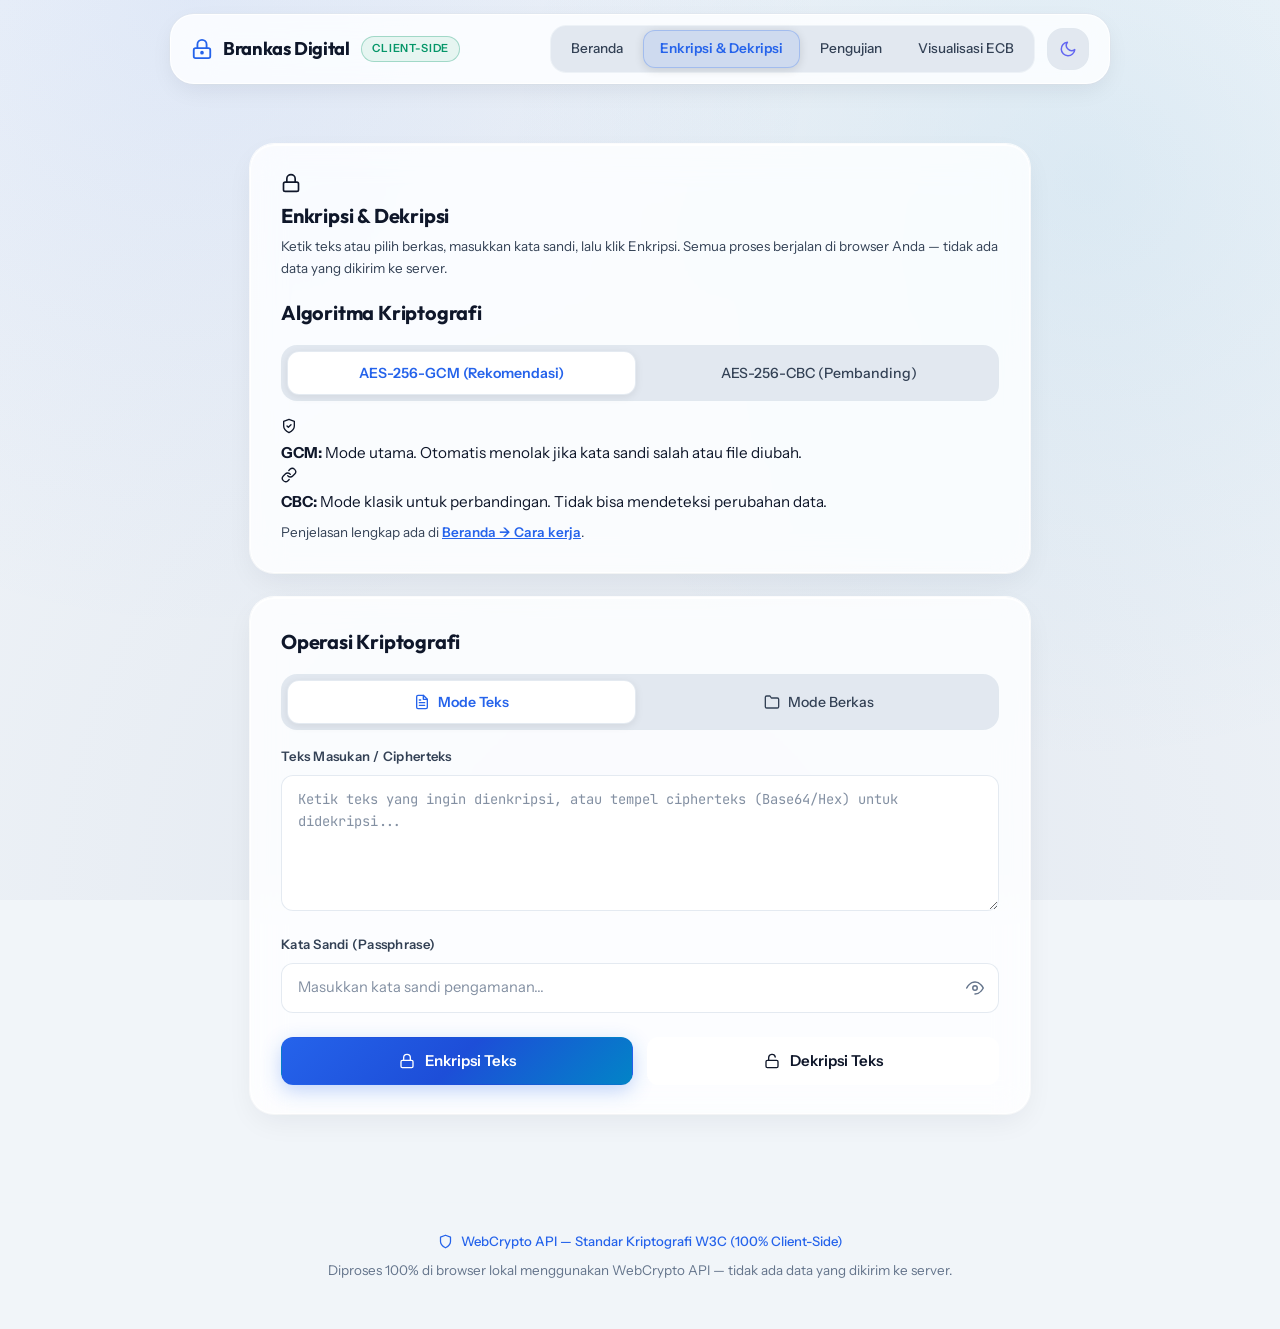
==== enkripsi.html @ c5bcb4c6 "pindahin tool enkripsi ke halaman sendiri biar rapi, sekalian bawa hint .enc biar nyambung" ====
<!DOCTYPE html>
<html lang="id">
<head>
<meta charset="UTF-8">
<meta name="viewport" content="width=device-width, initial-scale=1, viewport-fit=cover">
<title>Enkripsi &amp; Dekripsi — Brankas Digital</title>
<script>
  (function() {
    var saved = localStorage.getItem("brankas-theme");
    var theme = saved || (window.matchMedia("(prefers-color-scheme: light)").matches ? "light" : "dark");
    document.documentElement.setAttribute("data-theme", theme);
  })();
</script>
<link rel="stylesheet" href="css/tokens.css">
<link rel="stylesheet" href="css/base.css">
<link rel="stylesheet" href="css/components.css">
<link rel="stylesheet" href="css/responsive.css">
</head>
<body>
<div class="app">

  <header class="topbar">
    <div class="brand-group">
      <a href="index.html" class="brand">
        <svg class="brand-icon" viewBox="0 0 24 24" width="22" height="22" fill="none" stroke="currentColor" stroke-width="2" stroke-linecap="round" stroke-linejoin="round">
          <rect x="3" y="11" width="18" height="11" rx="2" ry="2"></rect>
          <path d="M7 11V7a5 5 0 0 1 10 0v4"></path>
          <circle cx="12" cy="16" r="1"></circle>
        </svg>
        <span>Brankas Digital</span>
      </a>
      <span class="brand-badge">Client-Side</span>
    </div>
    <div class="topbar-actions">
      <nav class="topnav">
        <a href="index.html">Beranda</a>
        <a href="enkripsi.html" class="active">Enkripsi &amp; Dekripsi</a>
        <a href="testing.html">Pengujian</a>
        <a href="enrichment.html">Visualisasi ECB</a>
      </nav>
      <button class="theme-toggle" id="themeToggle" type="button" aria-label="Ganti Tema" title="Ganti Mode Tema">
        <svg class="icon-sun" viewBox="0 0 24 24" width="18" height="18" fill="none" stroke="currentColor" stroke-width="2" stroke-linecap="round" stroke-linejoin="round">
          <circle cx="12" cy="12" r="5"></circle>
          <line x1="12" y1="1" x2="12" y2="3"></line>
          <line x1="12" y1="21" x2="12" y2="23"></line>
          <line x1="4.22" y1="4.22" x2="5.64" y2="5.64"></line>
          <line x1="18.36" y1="18.36" x2="19.78" y2="19.78"></line>
          <line x1="1" y1="12" x2="3" y2="12"></line>
          <line x1="21" y1="12" x2="23" y2="12"></line>
          <line x1="4.22" y1="19.78" x2="5.64" y2="18.36"></line>
          <line x1="18.36" y1="5.64" x2="19.78" y2="4.22"></line>
        </svg>
        <svg class="icon-moon" viewBox="0 0 24 24" width="18" height="18" fill="none" stroke="currentColor" stroke-width="2" stroke-linecap="round" stroke-linejoin="round">
          <path d="M21 12.79A9 9 0 1 1 11.21 3 7 7 0 0 0 21 12.79z"></path>
        </svg>
      </button>
    </div>
  </header>

  <main class="wrap">

    <!-- Pemilihan algoritma -->
    <section class="panel">
      <div class="mode-intro">
        <span class="mode-intro-icon" aria-hidden="true">
          <svg viewBox="0 0 24 24" width="20" height="20" fill="none" stroke="currentColor" stroke-width="2" stroke-linecap="round" stroke-linejoin="round"><rect x="3" y="11" width="18" height="11" rx="2" ry="2"></rect><path d="M7 11V7a5 5 0 0 1 10 0v4"></path></svg>
        </span>
        <div>
          <h2 style="margin-bottom:4px;">Enkripsi &amp; Dekripsi</h2>
          <p class="hint" style="margin-top:0;">Ketik teks atau pilih berkas, masukkan kata sandi, lalu klik Enkripsi. Semua proses berjalan di browser Anda — tidak ada data yang dikirim ke server.</p>
        </div>
      </div>
      <h2 style="margin-top:18px;">Algoritma Kriptografi</h2>
      <div class="algo-toggle" id="algoToggle">
        <button class="algo-btn active" data-algo="AES-GCM" type="button">AES-256-GCM (Rekomendasi)</button>
        <button class="algo-btn" data-algo="AES-CBC" type="button">AES-256-CBC (Pembanding)</button>
      </div>
      <div class="algo-hint-grid">
        <div class="algo-hint-item">
          <svg viewBox="0 0 24 24" width="16" height="16" fill="none" stroke="currentColor" stroke-width="2" stroke-linecap="round" stroke-linejoin="round"><path d="M12 22s8-4 8-10V5l-8-3-8 3v7c0 6 8 10 8 10z"></path><polyline points="9 12 11 14 15 10"></polyline></svg>
          <p><strong>GCM:</strong> Mode utama. Otomatis menolak jika kata sandi salah atau file diubah.</p>
        </div>
        <div class="algo-hint-item">
          <svg viewBox="0 0 24 24" width="16" height="16" fill="none" stroke="currentColor" stroke-width="2" stroke-linecap="round" stroke-linejoin="round"><path d="M10 13a5 5 0 0 0 7.54.54l3-3a5 5 0 0 0-7.07-7.07l-1.72 1.71"></path><path d="M14 11a5 5 0 0 0-7.54-.54l-3 3a5 5 0 0 0 7.07 7.07l1.71-1.71"></path></svg>
          <p><strong>CBC:</strong> Mode klasik untuk perbandingan. Tidak bisa mendeteksi perubahan data.</p>
        </div>
      </div>
      <p class="hint">Penjelasan lengkap ada di <a href="index.html#cara-kerja" style="color:var(--primary); font-weight:600;">Beranda → Cara kerja</a>.</p>
    </section>

    <!-- Mode: teks atau berkas -->
    <section class="panel">
      <h2>Operasi Kriptografi</h2>
      <div class="mode-toggle" id="modeToggle">
        <button class="mode-btn active" data-mode="text" type="button">
          <svg viewBox="0 0 24 24" width="16" height="16" fill="none" stroke="currentColor" stroke-width="2" stroke-linecap="round" stroke-linejoin="round">
            <path d="M14 2H6a2 2 0 0 0-2 2v16a2 2 0 0 0 2 2h12a2 2 0 0 0 2-2V8z"></path>
            <polyline points="14 2 14 8 20 8"></polyline>
            <line x1="16" y1="13" x2="8" y2="13"></line>
            <line x1="16" y1="17" x2="8" y2="17"></line>
            <polyline points="10 9 9 9 8 9"></polyline>
          </svg>
          Mode Teks
        </button>
        <button class="mode-btn" data-mode="file" type="button">
          <svg viewBox="0 0 24 24" width="16" height="16" fill="none" stroke="currentColor" stroke-width="2" stroke-linecap="round" stroke-linejoin="round">
            <path d="M22 19a2 2 0 0 1-2 2H4a2 2 0 0 1-2-2V5a2 2 0 0 1 2-2h5l2 3h9a2 2 0 0 1 2 2z"></path>
          </svg>
          Mode Berkas
        </button>
      </div>

      <!-- ==== MODE TEKS ==== -->
      <div id="modeTextPanel" class="mode-panel">
        <label class="field-label" for="textInput">Teks Masukan / Cipherteks</label>
        <textarea id="textInput" rows="5" placeholder="Ketik teks yang ingin dienkripsi, atau tempel cipherteks (Base64/Hex) untuk didekripsi..."></textarea>

        <label class="field-label" for="textPassword">Kata Sandi (Passphrase)</label>
        <div class="pw-field">
          <input type="password" id="textPassword" placeholder="Masukkan kata sandi pengamanan..." autocomplete="new-password">
          <button class="pw-toggle" type="button" data-target="textPassword" aria-label="Tampilkan kata sandi"></button>
        </div>

        <div class="btn-row">
          <button class="btn-primary" id="btnEncryptText" type="button">
            <svg viewBox="0 0 24 24" width="16" height="16" fill="none" stroke="currentColor" stroke-width="2" stroke-linecap="round" stroke-linejoin="round">
              <rect x="3" y="11" width="18" height="11" rx="2" ry="2"></rect>
              <path d="M7 11V7a5 5 0 0 1 10 0v4"></path>
            </svg>
            Enkripsi Teks
          </button>
          <button class="btn-secondary" id="btnDecryptText" type="button">
            <svg viewBox="0 0 24 24" width="16" height="16" fill="none" stroke="currentColor" stroke-width="2" stroke-linecap="round" stroke-linejoin="round">
              <rect x="3" y="11" width="18" height="11" rx="2" ry="2"></rect>
              <path d="M7 11V7a5 5 0 0 1 9.9-1"></path>
            </svg>
            Dekripsi Teks
          </button>
        </div>

        <div id="textResultBox" class="result-box" style="display:none">
          <div class="result-header">
            <div style="display: flex; align-items: center; gap: 8px;">
              <span id="textResultBadge" class="badge"></span>
              <div class="format-toggle" id="formatToggle" style="display:none">
                <button class="btn-fmt active" id="btnFmtBase64" type="button">Base64</button>
                <button class="btn-fmt" id="btnFmtHex" type="button">Hex</button>
              </div>
            </div>
            <button id="btnCopyText" class="btn-copy" type="button">
              <svg viewBox="0 0 24 24" width="14" height="14" fill="none" stroke="currentColor" stroke-width="2" stroke-linecap="round" stroke-linejoin="round">
                <rect x="9" y="9" width="13" height="13" rx="2" ry="2"></rect>
                <path d="M5 15H4a2 2 0 0 1-2-2V4a2 2 0 0 1 2-2h9a2 2 0 0 1 2 2v1"></path>
              </svg>
              Salin
            </button>
          </div>
          <textarea id="textResult" rows="5" readonly spellcheck="false"></textarea>
        </div>

        <div id="textError" class="error-box" style="display:none"></div>
      </div>

      <!-- ==== MODE BERKAS ==== -->
      <div id="modeFilePanel" class="mode-panel" style="display:none">
        <label class="field-label">Berkas Target</label>
        <div class="dropzone" id="dropzone">
          <input type="file" id="fileInput" hidden>
          <div style="margin-bottom: 8px;">
            <svg viewBox="0 0 24 24" width="38" height="38" fill="none" stroke="currentColor" stroke-width="1.6" stroke-linecap="round" stroke-linejoin="round" style="color: var(--primary); opacity: 0.9;">
              <path d="M21 15v4a2 2 0 0 1-2 2H5a2 2 0 0 1-2-2v-4"></path>
              <polyline points="17 8 12 3 7 8"></polyline>
              <line x1="12" y1="3" x2="12" y2="15"></line>
            </svg>
          </div>
          <p id="dropzoneText"><strong>Pilih atau seret berkas ke sini</strong><br><span style="font-size: 0.8rem; color: var(--text-muted);">Mendukung semua format (Dokumen, Gambar, PDF, Arsip, dll.)</span></p>
        </div>

        <label class="field-label" for="filePassword">Kata Sandi (Passphrase)</label>
        <div class="pw-field">
          <input type="password" id="filePassword" placeholder="Masukkan kata sandi pengamanan berkas..." autocomplete="new-password">
          <button class="pw-toggle" type="button" data-target="filePassword" aria-label="Tampilkan kata sandi"></button>
        </div>

        <div class="btn-row">
          <button class="btn-primary" id="btnEncryptFile" type="button">
            <svg viewBox="0 0 24 24" width="16" height="16" fill="none" stroke="currentColor" stroke-width="2" stroke-linecap="round" stroke-linejoin="round">
              <path d="M21 15v4a2 2 0 0 1-2 2H5a2 2 0 0 1-2-2v-4"></path>
              <polyline points="7 10 12 15 17 10"></polyline>
              <line x1="12" y1="15" x2="12" y2="3"></line>
            </svg>
            Enkripsi &amp; Unduh (.enc)
          </button>
          <button class="btn-secondary" id="btnDecryptFile" type="button">
            <svg viewBox="0 0 24 24" width="16" height="16" fill="none" stroke="currentColor" stroke-width="2" stroke-linecap="round" stroke-linejoin="round">
              <path d="M21 15v4a2 2 0 0 1-2 2H5a2 2 0 0 1-2-2v-4"></path>
              <polyline points="7 10 12 15 17 10"></polyline>
              <line x1="12" y1="15" x2="12" y2="3"></line>
            </svg>
            Dekripsi &amp; Unduh Asli
          </button>
        </div>

        <div id="fileProgress" class="progress-box" style="display:none">Sedang memproses berkas secara lokal...</div>
        <div id="fileSuccess" class="success-box" style="display:none"></div>
        <div id="fileError" class="error-box" style="display:none"></div>

        <p class="hint">
          Hasil enkripsi <strong>.enc</strong> berupa <strong>data biner</strong> — jangan membukanya dengan
          Notepad/teks editor karena berukuran besar akan membuat editor hang. Untuk memverifikasi,
          gunakan tombol <strong>Dekripsi &amp; Unduh Asli</strong> di atas.<br>
          Untuk melindungi <strong>banyak berkas sekaligus</strong>, ubah terlebih dahulu file menjadi <strong>.zip</strong>, lalu enkripsi berkas zip-nya di sini.<br>
          Batas ukuran berkas yang diproses: <strong>maks. 50 MB</strong>.
        </p>
      </div>
    </section>

  </main>

  <footer class="footer">
    Diproses 100% di browser lokal menggunakan WebCrypto API — tidak ada data yang dikirim ke server.
  </footer>

</div>

<script src="js/crypto.js"></script>
<script src="js/main.js"></script>
<script src="js/ui.js"></script>
</body>
</html>
---- css/tokens.css ----
@import url('https://fonts.googleapis.com/css2?family=Instrument+Sans:ital,wght@0,400..700;1,400..700&family=JetBrains+Mono:ital,wght@0,400..700;1,400..700&family=Outfit:wght@400;500;600;700;800&family=Plus+Jakarta+Sans:ital,wght@0,400..800;1,400..800&family=Space+Grotesk:wght@500;600;700&display=swap');

/* =====================================================================
   BRANKAS DIGITAL — DESIGN TOKENS
   Bespoke, intentional UI with distinct personality for Dark & Light modes.
   Glassmorphism & Luminous Aesthetic System
   ===================================================================== */

/* --- DARK MODE (Default / Primary) --- */
:root {
  color-scheme: dark;
  
  /* Distinct Typography for Dark Mode: Tech-forward & Crisp */
  --font-display: 'Space Grotesk', -apple-system, BlinkMacSystemFont, "Segoe UI", Roboto, sans-serif;
  --font-body: 'Plus Jakarta Sans', -apple-system, BlinkMacSystemFont, "Segoe UI", Roboto, sans-serif;
  --font-mono: 'JetBrains Mono', ui-monospace, SFMono-Regular, Menlo, Monaco, Consolas, monospace;
  
  /* Color Tokens - Obsidian Vault & Luminous Blue/Cyan Accents */
  --bg: #070a12;
  --bg-gradient: 
    radial-gradient(circle at 20% 0%, rgba(56, 189, 248, 0.15) 0%, transparent 50%),
    radial-gradient(circle at 80% 20%, rgba(168, 85, 247, 0.12) 0%, transparent 45%),
    radial-gradient(circle at 50% 100%, rgba(15, 23, 42, 0.9) 0%, #070a12 100%);
  --surface: #0f172a;
  --surface-card: rgba(15, 23, 42, 0.65);
  --surface-hover: rgba(30, 41, 59, 0.75);
  --surface-input: rgba(10, 16, 30, 0.8);
  
  --border: rgba(255, 255, 255, 0.12);
  --border-subtle: rgba(255, 255, 255, 0.06);
  --border-focus: rgba(56, 189, 248, 0.6);
  --border-glass: rgba(255, 255, 255, 0.15);
  
  --text: #f8fafc;
  --text-secondary: #94a3b8;
  --text-muted: #64748b;
  
  --primary: #38bdf8;
  --primary-gradient: linear-gradient(135deg, #38bdf8 0%, #22d3ee 50%, #3b82f6 100%);
  --primary-hover: #7dd3fc;
  --primary-active: #0ea5e9;
  --primary-contrast: #031324;
  --primary-glow: 0 0 25px rgba(56, 189, 248, 0.35);
  
  --accent-cyan: #22d3ee;
  --accent-blue: #3b82f6;
  --accent-purple: #a855f7;
  
  --success: #34d399;
  --success-bg: rgba(52, 211, 153, 0.12);
  --success-border: rgba(52, 211, 153, 0.35);
  
  --warning: #fbbf24;
  --warning-bg: rgba(251, 191, 36, 0.12);
  --warning-border: rgba(251, 191, 36, 0.35);
  
  --danger: #f87171;
  --danger-bg: rgba(248, 113, 113, 0.12);
  --danger-border: rgba(248, 113, 113, 0.35);
  
  --card-shadow: 0 16px 40px -10px rgba(0, 0, 0, 0.6), inset 0 1px 0 rgba(255, 255, 255, 0.1);
  --card-shadow-hover: 0 24px 50px -12px rgba(0, 0, 0, 0.75), 0 0 25px rgba(56, 189, 248, 0.2), inset 0 1px 0 rgba(255, 255, 255, 0.2);
  
  --topbar-bg: rgba(11, 17, 30, 0.72);
  --topbar-border: rgba(255, 255, 255, 0.14);
  --topbar-shadow: 0 10px 30px -5px rgba(0, 0, 0, 0.4), 0 0 0 1px rgba(255, 255, 255, 0.08);
  
  --toggle-bg: rgba(3, 7, 18, 0.65);
  
  --r-sm: 8px;
  --r-md: 12px;
  --r-lg: 16px;
  --r-xl: 24px;
  --r-full: 9999px;
  
  --dur-fast: 150ms;
  --dur-norm: 250ms;
  --dur-slow: 400ms;
  --ease: cubic-bezier(0.16, 1, 0.3, 1);
  --spring: cubic-bezier(0.34, 1.56, 0.64, 1);
}

/* --- LIGHT MODE: Editorial Precision & Swiss Glassmorphism --- */
[data-theme="light"] {
  color-scheme: light;
  
  /* Distinct Typography for Light Mode: Editorial & Structured */
  --font-display: 'Outfit', -apple-system, BlinkMacSystemFont, "Segoe UI", Roboto, sans-serif;
  --font-body: 'Instrument Sans', -apple-system, BlinkMacSystemFont, "Segoe UI", Roboto, sans-serif;
  --font-mono: 'JetBrains Mono', ui-monospace, SFMono-Regular, Menlo, Monaco, Consolas, monospace;
  
  /* Color Tokens - Warm Alabaster & Royal Cobalt */
  --bg: #f1f5f9;
  --bg-gradient: 
    radial-gradient(circle at 15% 0%, rgba(37, 99, 235, 0.08) 0%, transparent 45%),
    radial-gradient(circle at 85% 20%, rgba(2, 132, 199, 0.08) 0%, transparent 45%),
    radial-gradient(circle at 50% 100%, #e2e8f0 0%, #f1f5f9 100%);
  --surface: #ffffff;
  --surface-card: rgba(255, 255, 255, 0.82);
  --surface-hover: rgba(241, 245, 249, 0.9);
  --surface-input: rgba(255, 255, 255, 0.95);
  
  --border: rgba(226, 232, 240, 0.9);
  --border-subtle: rgba(241, 245, 249, 0.8);
  --border-focus: rgba(37, 99, 235, 0.5);
  --border-glass: rgba(255, 255, 255, 0.9);
  
  --text: #0f172a;
  --text-secondary: #334155;
  --text-muted: #64748b;
  
  --primary: #2563eb;
  --primary-gradient: linear-gradient(135deg, #2563eb 0%, #1d4ed8 50%, #0284c7 100%);
  --primary-hover: #1d4ed8;
  --primary-active: #1e40af;
  --primary-contrast: #ffffff;
  --primary-glow: 0 6px 20px rgba(37, 99, 235, 0.28);
  
  --accent-cyan: #0284c7;
  --accent-blue: #2563eb;
  --accent-purple: #7c3aed;
  
  --success: #059669;
  --success-bg: rgba(5, 150, 105, 0.09);
  --success-border: rgba(5, 150, 105, 0.3);
  
  --warning: #d97706;
  --warning-bg: rgba(217, 119, 6, 0.09);
  --warning-border: rgba(217, 119, 6, 0.3);
  
  --danger: #dc2626;
  --danger-bg: rgba(220, 38, 38, 0.09);
  --danger-border: rgba(220, 38, 38, 0.3);
  
  --card-shadow: 0 10px 30px -5px rgba(15, 23, 42, 0.07), 0 0 0 1px rgba(255, 255, 255, 0.9), inset 0 1px 0 rgba(255, 255, 255, 1);
  --card-shadow-hover: 0 18px 40px -6px rgba(15, 23, 42, 0.12), 0 0 20px rgba(37, 99, 235, 0.15), inset 0 1px 0 rgba(255, 255, 255, 1);
  
  --topbar-bg: rgba(255, 255, 255, 0.82);
  --topbar-border: rgba(255, 255, 255, 0.95);
  --topbar-shadow: 0 8px 25px -4px rgba(15, 23, 42, 0.08), 0 0 0 1px rgba(226, 232, 240, 0.8);
  
  --toggle-bg: #e2e8f0;
}

/* Background Canvas styling */
.bg-canvas {
  position: fixed;
  top: 0;
  left: 0;
  width: 100vw;
  height: 100vh;
  pointer-events: none;
  z-index: -1;
  opacity: 0.85;
  transition: opacity var(--dur-norm) var(--ease);
}
---- css/base.css ----
/* =====================================================================
   BASE & RESET
   ===================================================================== */
*, *::before, *::after {
  box-sizing: border-box;
  margin: 0;
  padding: 0;
}

html {
  font-size: 16px;
  scroll-behavior: smooth;
  height: 100%;
}

body {
  min-height: 100vh;
  min-height: 100dvh;
  background-color: var(--bg);
  background-image: var(--bg-gradient);
  background-attachment: fixed;
  color: var(--text);
  font-family: var(--font-body);
  font-size: 0.95rem;
  line-height: 1.6;
  -webkit-font-smoothing: antialiased;
  -moz-osx-font-smoothing: grayscale;
  overflow-x: hidden;
  display: flex;
  flex-direction: column;
  transition: background-color var(--dur-norm) var(--ease), color var(--dur-norm) var(--ease);
}

::selection {
  background: var(--primary);
  color: var(--primary-contrast);
}

:focus-visible {
  outline: 2px solid var(--primary);
  outline-offset: 2px;
}

/* Scrollbar */
::-webkit-scrollbar {
  width: 8px;
  height: 8px;
}
::-webkit-scrollbar-track {
  background: transparent;
}
::-webkit-scrollbar-thumb {
  background: var(--border);
  border-radius: var(--r-full);
}
::-webkit-scrollbar-thumb:hover {
  background: var(--text-muted);
}

/* =====================================================================
   LAYOUT STRUCTURE
   ===================================================================== */
.app {
  min-height: 100vh;
  min-height: 100dvh;
  display: flex;
  flex-direction: column;
}

.wrap {
  width: 100%;
  max-width: 820px;
  margin: 0 auto;
  padding: 32px 20px 64px;
  flex: 1;
}
---- css/components.css ----
/* =====================================================================
   HEADER & NAVIGATION
   ===================================================================== */
/* =====================================================================
   HEADER & NAVIGATION — Floating Glass Navbar
   ===================================================================== */
.topbar {
  position: sticky;
  top: 14px;
  z-index: 1000;
  display: flex;
  align-items: center;
  justify-content: space-between;
  gap: 16px;
  width: calc(100% - 32px);
  max-width: 940px;
  margin: 14px auto 28px;
  padding: 10px 20px;
  background: var(--topbar-bg);
  -webkit-backdrop-filter: blur(20px) saturate(180%);
  backdrop-filter: blur(20px) saturate(180%);
  border: 1px solid var(--topbar-border);
  border-radius: var(--r-xl);
  box-shadow: var(--topbar-shadow);
  transition: border-color var(--dur-norm) var(--ease), background var(--dur-norm) var(--ease), box-shadow var(--dur-norm) var(--ease), transform var(--dur-norm) var(--ease);
}

.topbar:hover {
  border-color: var(--border-focus);
}

.brand-group {
  display: flex;
  align-items: center;
  gap: 12px;
}

.brand {
  display: inline-flex;
  align-items: center;
  gap: 10px;
  font-family: var(--font-display);
  font-size: 1.15rem;
  font-weight: 700;
  letter-spacing: -0.02em;
  color: var(--text);
  text-decoration: none;
  transition: transform var(--dur-fast) var(--spring), opacity var(--dur-fast);
}

.brand:hover {
  opacity: 0.95;
  transform: translateY(-1px);
}

.brand-icon {
  color: var(--primary);
  filter: drop-shadow(0 0 10px var(--primary-glow));
  transition: transform var(--dur-norm) var(--spring);
}

.brand:hover .brand-icon {
  transform: rotate(-8deg) scale(1.08);
}

.brand-badge {
  font-size: 0.7rem;
  font-weight: 600;
  text-transform: uppercase;
  letter-spacing: 0.06em;
  padding: 3px 10px;
  border-radius: var(--r-full);
  background: var(--success-bg);
  color: var(--success);
  border: 1px solid var(--success-border);
  backdrop-filter: blur(8px);
}

.topbar-actions {
  display: flex;
  align-items: center;
  gap: 12px;
}

.topnav {
  display: flex;
  align-items: center;
  gap: 4px;
  background: var(--toggle-bg);
  padding: 4px;
  border-radius: var(--r-lg);
  border: 1px solid var(--border-subtle);
  backdrop-filter: blur(8px);
}

.topnav a {
  color: var(--text-secondary);
  text-decoration: none;
  font-size: 0.85rem;
  font-weight: 500;
  padding: 7px 16px;
  border-radius: var(--r-md);
  transition: all var(--dur-fast) var(--ease);
  white-space: nowrap;
  position: relative;
}

.topnav a:hover {
  color: var(--text);
  background: rgba(255, 255, 255, 0.06);
}

.topnav a.active {
  background: var(--surface);
  color: var(--text);
  font-weight: 600;
  box-shadow: 0 2px 10px rgba(0, 0, 0, 0.12);
}

[data-theme="dark"] .topnav a.active {
  background: rgba(56, 189, 248, 0.14);
  color: var(--primary);
  border: 1px solid rgba(56, 189, 248, 0.3);
  box-shadow: 0 0 16px rgba(56, 189, 248, 0.18);
}

[data-theme="light"] .topnav a.active {
  background: rgba(37, 99, 235, 0.1);
  color: var(--primary);
  border: 1px solid rgba(37, 99, 235, 0.25);
}

/* Theme Toggle Button */
.theme-toggle {
  display: inline-flex;
  align-items: center;
  justify-content: center;
  width: 42px;
  height: 42px;
  border-radius: var(--r-lg);
  background: var(--toggle-bg);
  border: 1px solid var(--border);
  color: var(--text-secondary);
  cursor: pointer;
  transition: all var(--dur-fast) var(--ease);
  backdrop-filter: blur(8px);
}

.theme-toggle:hover {
  color: var(--text);
  border-color: var(--primary);
  transform: translateY(-2px) rotate(8deg);
  box-shadow: 0 4px 14px rgba(0, 0, 0, 0.15);
}

.theme-toggle:active {
  transform: translateY(0) scale(0.95);
}

.theme-toggle .icon-sun,
.theme-toggle .icon-moon {
  transition: transform var(--dur-norm) var(--ease), opacity var(--dur-fast);
}

/* Light mode shows Sun by default, Dark mode shows Moon */
[data-theme="light"] .theme-toggle .icon-sun {
  display: none;
}
[data-theme="light"] .theme-toggle .icon-moon {
  display: block;
  color: #6366f1;
}

:root:not([data-theme="light"]) .theme-toggle .icon-moon {
  display: none;
}
:root:not([data-theme="light"]) .theme-toggle .icon-sun {
  display: block;
  color: #facc15;
}

/* =====================================================================
   CARDS / PANELS — Glassmorphism Style
   ===================================================================== */
.panel {
  background: var(--surface-card);
  backdrop-filter: blur(16px) saturate(160%);
  -webkit-backdrop-filter: blur(16px) saturate(160%);
  border: 1px solid var(--border-glass);
  border-radius: var(--r-xl);
  padding: 28px 30px;
  margin-bottom: 24px;
  box-shadow: var(--card-shadow);
  transition: transform var(--dur-norm) var(--ease), box-shadow var(--dur-norm) var(--ease), border-color var(--dur-norm) var(--ease);
  animation: cardFadeUp 0.45s var(--ease) both;
}

.panel:nth-child(2) {
  animation-delay: 0.1s;
}

.panel:nth-child(3) {
  animation-delay: 0.2s;
}

.panel:hover {
  border-color: var(--border-focus);
  box-shadow: var(--card-shadow-hover);
}

.panel h2 {
  font-family: var(--font-display);
  font-size: 1.25rem;
  font-weight: 700;
  letter-spacing: -0.01em;
  color: var(--text);
  margin-bottom: 16px;
  display: flex;
  align-items: center;
  gap: 10px;
  background: linear-gradient(135deg, var(--text) 30%, var(--primary) 100%);
  -webkit-background-clip: text;
  -webkit-text-fill-color: transparent;
}

.panel h3 {
  font-family: var(--font-display);
  font-size: 1.08rem;
  font-weight: 600;
  letter-spacing: -0.01em;
  color: var(--text);
  margin-bottom: 10px;
}

/* =====================================================================
   SEGMENTED TOGGLES (Algo & Mode)
   ===================================================================== */
.algo-toggle, .mode-toggle {
  display: grid;
  grid-template-columns: repeat(auto-fit, minmax(140px, 1fr));
  gap: 8px;
  margin-bottom: 16px;
  background: var(--toggle-bg);
  padding: 5px;
  border-radius: var(--r-lg);
  border: 1px solid var(--border);
}

.algo-btn, .mode-btn {
  display: inline-flex;
  align-items: center;
  justify-content: center;
  gap: 8px;
  padding: 10px 16px;
  min-height: 44px;
  border-radius: var(--r-md);
  border: 1px solid transparent;
  background: transparent;
  color: var(--text-secondary);
  font-family: var(--font-body);
  font-size: 0.88rem;
  font-weight: 500;
  cursor: pointer;
  touch-action: manipulation;
  transition: all var(--dur-fast) var(--ease);
}

.algo-btn:hover, .mode-btn:hover {
  color: var(--text);
  background: rgba(255, 255, 255, 0.04);
}

.algo-btn.active, .mode-btn.active {
  background: var(--surface);
  color: var(--primary);
  font-weight: 600;
  border-color: var(--border);
  box-shadow: 0 2px 8px rgba(0, 0, 0, 0.08);
}

[data-theme="dark"] .algo-btn.active,
[data-theme="dark"] .mode-btn.active {
  background: rgba(56, 189, 248, 0.12);
  border-color: rgba(56, 189, 248, 0.35);
  color: var(--primary);
  box-shadow: 0 0 16px rgba(56, 189, 248, 0.15);
}

/* =====================================================================
   FORM CONTROLS & INPUTS
   ===================================================================== */
.field-label {
  display: block;
  font-size: 0.82rem;
  font-weight: 600;
  color: var(--text-secondary);
  margin: 16px 0 8px;
  letter-spacing: 0.02em;
}

textarea,
input[type="text"],
input[type="password"] {
  width: 100%;
  background: var(--surface-input);
  color: var(--text);
  border: 1px solid var(--border);
  border-radius: var(--r-md);
  padding: 12px 16px;
  font-family: var(--font-body);
  font-size: 0.92rem;
  line-height: 1.6;
  transition: border-color var(--dur-fast) var(--ease), box-shadow var(--dur-fast) var(--ease), background var(--dur-fast);
}

textarea {
  font-family: var(--font-mono);
  font-size: 0.86rem;
  resize: vertical;
  min-height: 120px;
}

textarea:focus,
input[type="text"]:focus,
input[type="password"]:focus {
  outline: none;
  border-color: var(--primary);
  box-shadow: 0 0 0 3px var(--border-focus);
}

input::placeholder,
textarea::placeholder {
  color: var(--text-muted);
  opacity: 0.8;
}

/* Password field with toggle */
.pw-field {
  position: relative;
  display: flex;
  align-items: center;
}

.pw-field input {
  padding-right: 48px;
}

.pw-toggle {
  position: absolute;
  right: 6px;
  display: inline-flex;
  align-items: center;
  justify-content: center;
  width: 36px;
  height: 36px;
  background: transparent;
  border: none;
  border-radius: var(--r-sm);
  color: var(--text-muted);
  cursor: pointer;
  font-size: 1.1rem;
  transition: color var(--dur-fast), background var(--dur-fast);
}

.pw-toggle:hover {
  color: var(--text);
  background: rgba(255, 255, 255, 0.06);
}

/* Hints & Guidelines */
.hint {
  font-size: 0.84rem;
  color: var(--text-secondary);
  line-height: 1.6;
  margin-top: 8px;
}

.hint code {
  font-family: var(--font-mono);
  font-size: 0.8rem;
  padding: 2px 6px;
  border-radius: var(--r-sm);
  background: var(--toggle-bg);
  border: 1px solid var(--border);
  color: var(--primary);
}

/* =====================================================================
   BUTTONS & MICRO-INTERACTIONS
   ===================================================================== */
.btn-row {
  display: flex;
  gap: 14px;
  margin-top: 24px;
  flex-wrap: wrap;
}

.btn-primary,
.btn-secondary {
  display: inline-flex;
  align-items: center;
  justify-content: center;
  gap: 10px;
  flex: 1;
  min-height: 48px;
  padding: 12px 24px;
  border-radius: var(--r-md);
  font-family: var(--font-body);
  font-size: 0.94rem;
  font-weight: 600;
  cursor: pointer;
  touch-action: manipulation;
  transition: all var(--dur-fast) var(--ease);
  text-decoration: none;
  border: 1px solid transparent;
  position: relative;
  overflow: hidden;
}

.btn-primary {
  background: var(--primary-gradient);
  color: var(--primary-contrast);
  box-shadow: var(--primary-glow);
}

.btn-primary:hover {
  transform: translateY(-2px) scale(1.01);
  box-shadow: 0 0 30px rgba(56, 189, 248, 0.45);
  filter: brightness(1.06);
}

.btn-primary:active {
  transform: translateY(0) scale(0.98);
  filter: brightness(0.95);
}

.btn-primary:disabled {
  opacity: 0.5;
  cursor: not-allowed;
  transform: none;
  box-shadow: none;
}

.btn-secondary {
  background: var(--surface);
  color: var(--text);
  border-color: var(--border-glass);
  backdrop-filter: blur(10px);
}

[data-theme="dark"] .btn-secondary {
  background: rgba(255, 255, 255, 0.05);
  border-color: rgba(255, 255, 255, 0.14);
}

.btn-secondary:hover {
  border-color: var(--primary);
  background: var(--surface-hover);
  color: var(--primary);
  transform: translateY(-2px);
  box-shadow: 0 4px 16px rgba(0, 0, 0, 0.2);
}

.btn-secondary:active {
  transform: translateY(0) scale(0.98);
}

/* =====================================================================
   DROPZONE / FILE UPLOAD
   ===================================================================== */
.dropzone {
  border: 2px dashed var(--border-glass);
  border-radius: var(--r-xl);
  padding: 40px 24px;
  text-align: center;
  cursor: pointer;
  background: var(--toggle-bg);
  backdrop-filter: blur(12px);
  transition: all var(--dur-norm) var(--ease);
  position: relative;
}

.dropzone:hover {
  border-color: var(--primary);
  background: rgba(56, 189, 248, 0.06);
  transform: translateY(-2px);
  box-shadow: 0 8px 25px rgba(56, 189, 248, 0.12);
}

.dropzone.dragover {
  border-color: var(--primary);
  background: rgba(56, 189, 248, 0.12);
  transform: scale(1.02);
  box-shadow: 0 0 25px rgba(56, 189, 248, 0.25);
}

.dropzone p {
  color: var(--text-secondary);
  font-size: 0.92rem;
  line-height: 1.5;
  margin: 0;
}

/* =====================================================================
   RESULT BOX & CODE VIEWER
   ===================================================================== */
.result-box {
  margin-top: 24px;
  background: var(--surface-input);
  backdrop-filter: blur(12px);
  border: 1px solid var(--border-glass);
  border-radius: var(--r-xl);
  padding: 18px 20px;
  animation: cardFadeUp 0.35s var(--ease);
  box-shadow: 0 8px 24px rgba(0, 0, 0, 0.2);
}

.result-header {
  display: flex;
  align-items: center;
  justify-content: space-between;
  gap: 12px;
  margin-bottom: 14px;
  flex-wrap: wrap;
}

.badge {
  display: inline-flex;
  align-items: center;
  gap: 6px;
  font-size: 0.78rem;
  font-weight: 600;
  padding: 4px 12px;
  border-radius: var(--r-full);
  background: var(--success-bg);
  color: var(--success);
  border: 1px solid var(--success-border);
  backdrop-filter: blur(8px);
}

.badge::before {
  content: "";
  display: inline-block;
  width: 6px;
  height: 6px;
  border-radius: 50%;
  background: currentColor;
  box-shadow: 0 0 8px currentColor;
}

.format-toggle {
  display: inline-flex;
  background: var(--toggle-bg);
  border: 1px solid var(--border-subtle);
  border-radius: var(--r-full);
  padding: 3px;
  gap: 3px;
}

.btn-fmt {
  font-family: var(--font-body);
  font-size: 0.75rem;
  font-weight: 600;
  padding: 4px 12px;
  border-radius: var(--r-full);
  border: none;
  background: transparent;
  color: var(--text-muted);
  cursor: pointer;
  transition: all var(--dur-fast);
}

.btn-fmt.active {
  background: var(--primary);
  color: var(--primary-contrast);
  box-shadow: var(--primary-glow);
}

.btn-copy {
  display: inline-flex;
  align-items: center;
  gap: 6px;
  padding: 6px 14px;
  border-radius: var(--r-md);
  font-family: var(--font-body);
  font-size: 0.82rem;
  font-weight: 600;
  background: var(--surface);
  color: var(--text);
  border: 1px solid var(--border);
  cursor: pointer;
  transition: all var(--dur-fast);
}

.btn-copy:hover {
  border-color: var(--primary);
  color: var(--primary);
  transform: translateY(-1px);
}

.btn-copy:active {
  transform: scale(0.96);
}

/* Status Notifications */
.error-box,
.success-box,
.progress-box {
  margin-top: 18px;
  padding: 16px 18px;
  border-radius: var(--r-lg);
  font-size: 0.9rem;
  line-height: 1.5;
  animation: cardFadeUp 0.35s var(--ease);
  backdrop-filter: blur(10px);
}

.error-box {
  background: var(--danger-bg);
  color: var(--danger);
  border: 1px solid var(--danger-border);
}

.success-box {
  background: var(--success-bg);
  color: var(--success);
  border: 1px solid var(--success-border);
}

.progress-box {
  background: rgba(56, 189, 248, 0.08);
  color: var(--primary);
  border: 1px solid rgba(56, 189, 248, 0.28);
  position: relative;
  overflow: hidden;
}

.progress-box::after {
  content: "";
  position: absolute;
  inset: 0;
  background: linear-gradient(90deg, transparent, rgba(56, 189, 248, 0.2), transparent);
  animation: shimmer 1.5s infinite;
}

/* =====================================================================
   FOOTER
   ===================================================================== */
.footer {
  text-align: center;
  color: var(--text-muted);
  font-size: 0.84rem;
  padding: 28px 20px 48px;
  border-top: 1px solid var(--border-subtle);
  line-height: 1.6;
}

.footer-meta {
  display: flex;
  align-items: center;
  justify-content: center;
  gap: 8px;
  margin-bottom: 8px;
  font-size: 0.82rem;
  color: var(--primary);
  font-weight: 500;
}

/* =====================================================================
   KEYFRAMES & ANIMATIONS
   ===================================================================== */
@keyframes cardFadeUp {
  from {
    opacity: 0;
    transform: translateY(16px);
  }
  to {
    opacity: 1;
    transform: translateY(0);
  }
}

@keyframes fadeIn {
  from { opacity: 0; transform: translateY(6px); }
  to { opacity: 1; transform: translateY(0); }
}

@keyframes shimmer {
  from { transform: translateX(-100%); }
  to { transform: translateX(100%); }
}
---- css/responsive.css ----
/* =====================================================================
   RESPONSIVE DESIGN
   ===================================================================== */
@media (max-width: 680px) {
  .topbar {
    top: 8px;
    width: calc(100% - 20px);
    margin: 8px auto 16px;
    flex-direction: column;
    align-items: stretch;
    padding: 12px 14px;
    gap: 12px;
    border-radius: var(--r-lg);
  }
  
  .brand-group {
    justify-content: space-between;
    width: 100%;
  }
  
  .topbar-actions {
    justify-content: space-between;
    width: 100%;
    gap: 8px;
  }
  
  .topnav {
    flex: 1;
    overflow-x: auto;
    scrollbar-width: none;
    -ms-overflow-style: none;
  }

  .topnav::-webkit-scrollbar {
    display: none;
  }
  
  .topnav a {
    padding: 6px 12px;
    font-size: 0.8rem;
  }
  
  .wrap {
    padding: 16px 12px 48px;
  }
  
  .panel {
    padding: 20px 18px;
    border-radius: var(--r-lg);
  }
  
  .btn-row {
    flex-direction: column;
  }
  
  .btn-primary, .btn-secondary {
    width: 100%;
  }
  
  .algo-toggle, .mode-toggle {
    grid-template-columns: 1fr;
  }
  
  table {
    display: block;
    overflow-x: auto;
    white-space: nowrap;
  }
}

/* Reduced Motion Preference */
@media (prefers-reduced-motion: reduce) {
  *, *::before, *::after {
    animation-duration: 0.01ms !important;
    animation-iteration-count: 1 !important;
    transition-duration: 0.01ms !important;
    scroll-behavior: auto !important;
  }
}
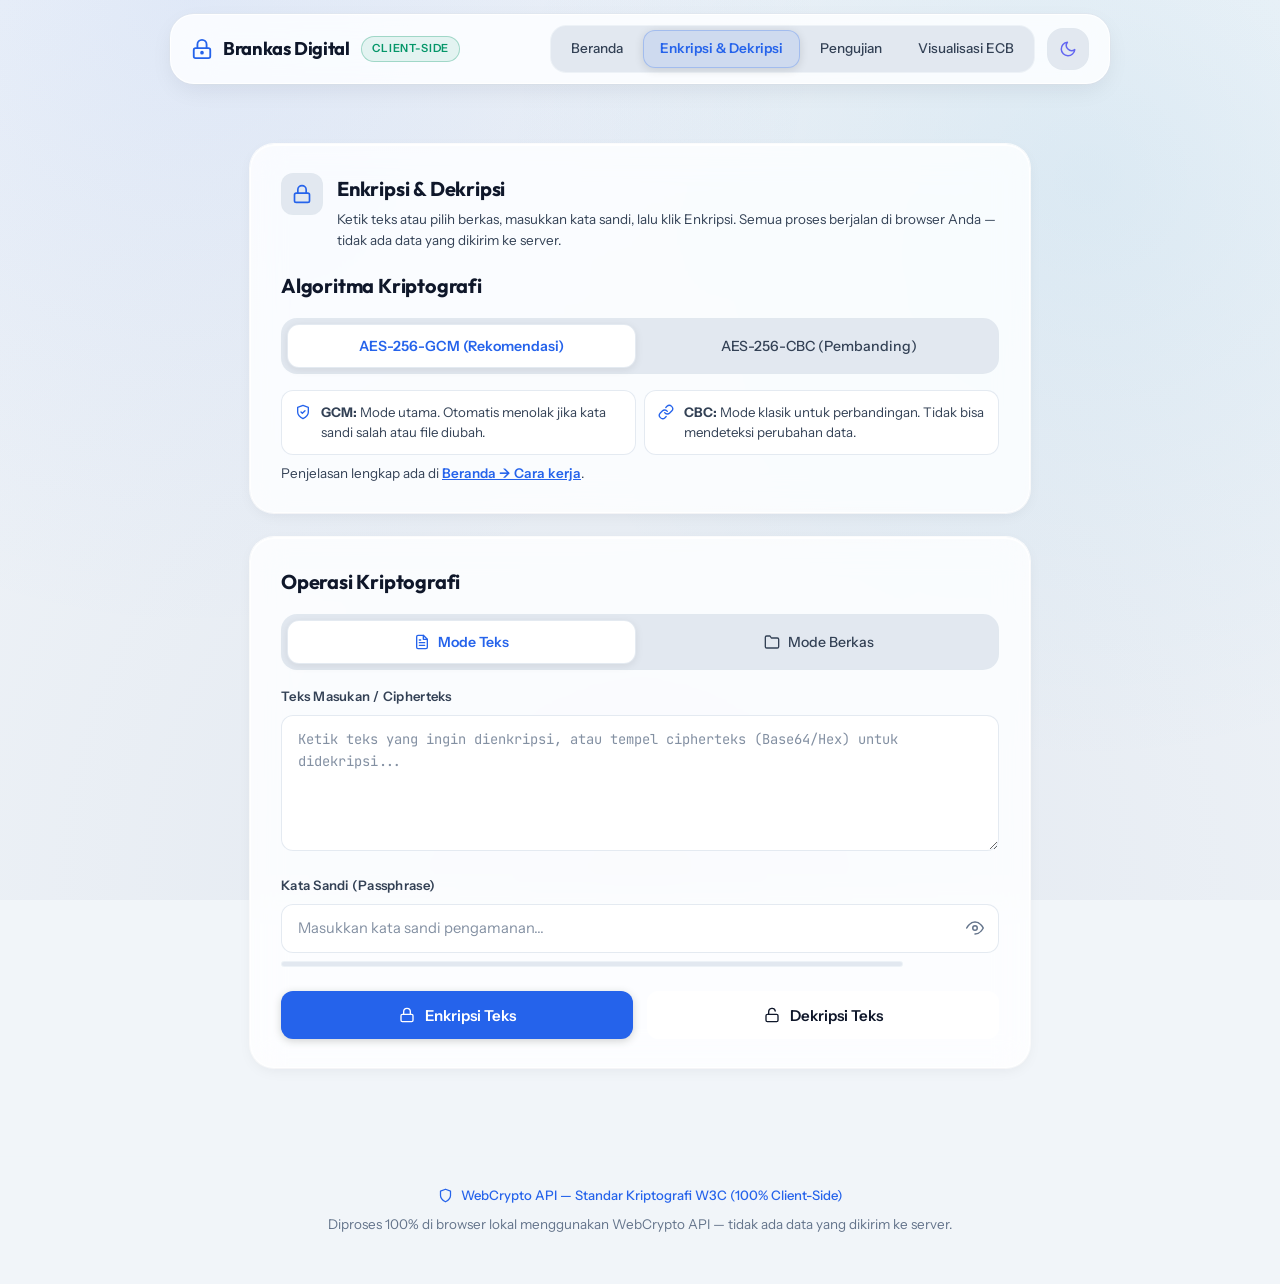
==== commit 26c373ef: "nambahin meteran kekuatan password sama rincian paket hasil enkripsi buat bahan demo" ====
--- a/enkripsi.html
+++ b/enkripsi.html
@@ -4,6 +4,8 @@
 <meta charset="UTF-8">
 <meta name="viewport" content="width=device-width, initial-scale=1, viewport-fit=cover">
 <title>Enkripsi &amp; Dekripsi — Brankas Digital</title>
+<meta name="theme-color" content="#070a12">
+<link rel="icon" href="data:image/svg+xml,%3Csvg xmlns='http://www.w3.org/2000/svg' viewBox='0 0 24 24' fill='none' stroke='%2338bdf8' stroke-width='2' stroke-linecap='round' stroke-linejoin='round'%3E%3Crect x='3' y='11' width='18' height='11' rx='2'/%3E%3Cpath d='M7 11V7a5 5 0 0 1 10 0v4'/%3E%3C/svg%3E">
 <script>
   (function() {
     var saved = localStorage.getItem("brankas-theme");
@@ -120,6 +122,10 @@
           <input type="password" id="textPassword" placeholder="Masukkan kata sandi pengamanan..." autocomplete="new-password">
           <button class="pw-toggle" type="button" data-target="textPassword" aria-label="Tampilkan kata sandi"></button>
         </div>
+        <div class="pw-meter" data-for="textPassword" aria-live="polite">
+          <div class="pw-meter-bar"><span></span></div>
+          <span class="pw-meter-label"></span>
+        </div>
 
         <div class="btn-row">
           <button class="btn-primary" id="btnEncryptText" type="button">
@@ -156,6 +162,7 @@
             </button>
           </div>
           <textarea id="textResult" rows="5" readonly spellcheck="false"></textarea>
+          <div id="textPackageInfo" class="package-info" aria-live="polite"></div>
         </div>
 
         <div id="textError" class="error-box" style="display:none"></div>
@@ -181,6 +188,10 @@
           <input type="password" id="filePassword" placeholder="Masukkan kata sandi pengamanan berkas..." autocomplete="new-password">
           <button class="pw-toggle" type="button" data-target="filePassword" aria-label="Tampilkan kata sandi"></button>
         </div>
+        <div class="pw-meter" data-for="filePassword" aria-live="polite">
+          <div class="pw-meter-bar"><span></span></div>
+          <span class="pw-meter-label"></span>
+        </div>
 
         <div class="btn-row">
           <button class="btn-primary" id="btnEncryptFile" type="button">
--- a/css/tokens.css
+++ b/css/tokens.css
@@ -36,11 +36,10 @@
   --text-muted: #64748b;
   
   --primary: #38bdf8;
-  --primary-gradient: linear-gradient(135deg, #38bdf8 0%, #22d3ee 50%, #3b82f6 100%);
   --primary-hover: #7dd3fc;
   --primary-active: #0ea5e9;
   --primary-contrast: #031324;
-  --primary-glow: 0 0 25px rgba(56, 189, 248, 0.35);
+  /* --primary-glow removed: replaced by neutral shadow */
   
   --accent-cyan: #22d3ee;
   --accent-blue: #3b82f6;
@@ -58,8 +57,8 @@
   --danger-bg: rgba(248, 113, 113, 0.12);
   --danger-border: rgba(248, 113, 113, 0.35);
   
-  --card-shadow: 0 16px 40px -10px rgba(0, 0, 0, 0.6), inset 0 1px 0 rgba(255, 255, 255, 0.1);
-  --card-shadow-hover: 0 24px 50px -12px rgba(0, 0, 0, 0.75), 0 0 25px rgba(56, 189, 248, 0.2), inset 0 1px 0 rgba(255, 255, 255, 0.2);
+  --card-shadow: 0 8px 24px -6px rgba(0, 0, 0, 0.45), inset 0 1px 0 rgba(255, 255, 255, 0.08);
+  --card-shadow-hover: 0 16px 36px -8px rgba(0, 0, 0, 0.6), inset 0 1px 0 rgba(255, 255, 255, 0.14);
   
   --topbar-bg: rgba(11, 17, 30, 0.72);
   --topbar-border: rgba(255, 255, 255, 0.14);
@@ -110,11 +109,10 @@
   --text-muted: #64748b;
   
   --primary: #2563eb;
-  --primary-gradient: linear-gradient(135deg, #2563eb 0%, #1d4ed8 50%, #0284c7 100%);
   --primary-hover: #1d4ed8;
   --primary-active: #1e40af;
   --primary-contrast: #ffffff;
-  --primary-glow: 0 6px 20px rgba(37, 99, 235, 0.28);
+  /* --primary-glow removed: replaced by neutral shadow */
   
   --accent-cyan: #0284c7;
   --accent-blue: #2563eb;
@@ -132,8 +130,8 @@
   --danger-bg: rgba(220, 38, 38, 0.09);
   --danger-border: rgba(220, 38, 38, 0.3);
   
-  --card-shadow: 0 10px 30px -5px rgba(15, 23, 42, 0.07), 0 0 0 1px rgba(255, 255, 255, 0.9), inset 0 1px 0 rgba(255, 255, 255, 1);
-  --card-shadow-hover: 0 18px 40px -6px rgba(15, 23, 42, 0.12), 0 0 20px rgba(37, 99, 235, 0.15), inset 0 1px 0 rgba(255, 255, 255, 1);
+  --card-shadow: 0 4px 16px -4px rgba(15, 23, 42, 0.08), 0 0 0 1px rgba(255, 255, 255, 0.9), inset 0 1px 0 rgba(255, 255, 255, 1);
+  --card-shadow-hover: 0 10px 28px -6px rgba(15, 23, 42, 0.14), 0 0 0 1px rgba(255, 255, 255, 0.95), inset 0 1px 0 rgba(255, 255, 255, 1);
   
   --topbar-bg: rgba(255, 255, 255, 0.82);
   --topbar-border: rgba(255, 255, 255, 0.95);
--- a/css/components.css
+++ b/css/components.css
@@ -55,7 +55,6 @@
 
 .brand-icon {
   color: var(--primary);
-  filter: drop-shadow(0 0 10px var(--primary-glow));
   transition: transform var(--dur-norm) var(--spring);
 }
 
@@ -73,7 +72,6 @@
   background: var(--success-bg);
   color: var(--success);
   border: 1px solid var(--success-border);
-  backdrop-filter: blur(8px);
 }
 
 .topbar-actions {
@@ -118,10 +116,9 @@
 }
 
 [data-theme="dark"] .topnav a.active {
-  background: rgba(56, 189, 248, 0.14);
-  color: var(--primary);
-  border: 1px solid rgba(56, 189, 248, 0.3);
-  box-shadow: 0 0 16px rgba(56, 189, 248, 0.18);
+  background: rgba(56, 189, 248, 0.12);
+  color: var(--primary);
+  border: 1px solid rgba(56, 189, 248, 0.25);
 }
 
 [data-theme="light"] .topnav a.active {
@@ -192,15 +189,13 @@
   margin-bottom: 24px;
   box-shadow: var(--card-shadow);
   transition: transform var(--dur-norm) var(--ease), box-shadow var(--dur-norm) var(--ease), border-color var(--dur-norm) var(--ease);
-  animation: cardFadeUp 0.45s var(--ease) both;
-}
-
-.panel:nth-child(2) {
-  animation-delay: 0.1s;
-}
-
-.panel:nth-child(3) {
-  animation-delay: 0.2s;
+}
+
+/* Fallback for browsers without backdrop-filter (e.g. older campus PCs) */
+@supports not (backdrop-filter: blur(1px)) {
+  .panel {
+    background: var(--surface);
+  }
 }
 
 .panel:hover {
@@ -218,9 +213,6 @@
   display: flex;
   align-items: center;
   gap: 10px;
-  background: linear-gradient(135deg, var(--text) 30%, var(--primary) 100%);
-  -webkit-background-clip: text;
-  -webkit-text-fill-color: transparent;
 }
 
 .panel h3 {
@@ -281,9 +273,8 @@
 [data-theme="dark"] .algo-btn.active,
 [data-theme="dark"] .mode-btn.active {
   background: rgba(56, 189, 248, 0.12);
-  border-color: rgba(56, 189, 248, 0.35);
-  color: var(--primary);
-  box-shadow: 0 0 16px rgba(56, 189, 248, 0.15);
+  border-color: rgba(56, 189, 248, 0.25);
+  color: var(--primary);
 }
 
 /* =====================================================================
@@ -332,6 +323,23 @@
 textarea::placeholder {
   color: var(--text-muted);
   opacity: 0.8;
+}
+
+/* Sembunyikan tombol reveal/clear bawaan browser (Edge/IE/Chrome)
+   agar hanya tersisa 1 tombol mata custom (.pw-toggle). */
+input[type="password"]::-ms-reveal,
+input[type="password"]::-ms-clear {
+  display: none;
+  width: 0;
+  height: 0;
+}
+
+input::-webkit-credentials-auto-fill-button,
+input::-webkit-textfield-decoration-container {
+  visibility: hidden;
+  pointer-events: none;
+  position: absolute;
+  right: 0;
 }
 
 /* Password field with toggle */
@@ -367,6 +375,80 @@
   background: rgba(255, 255, 255, 0.06);
 }
 
+/* Meter kekuatan kata sandi (ringan, tanpa dependensi) */
+.pw-meter {
+  display: flex;
+  align-items: center;
+  gap: 10px;
+  margin-top: 8px;
+}
+
+.pw-meter-bar {
+  flex: 1;
+  height: 6px;
+  border-radius: var(--r-full);
+  background: var(--toggle-bg);
+  border: 1px solid var(--border-subtle);
+  overflow: hidden;
+}
+
+.pw-meter-bar span {
+  display: block;
+  height: 100%;
+  width: 0;
+  border-radius: var(--r-full);
+  transition: width var(--dur-norm) var(--ease), background var(--dur-fast);
+}
+
+.pw-meter-label {
+  font-size: 0.76rem;
+  font-weight: 600;
+  min-width: 86px;
+  text-align: right;
+  color: var(--text-muted);
+}
+
+/* Rincian paket hasil enkripsi (edukatif) */
+.package-info {
+  margin-top: 14px;
+  border: 1px solid var(--border-subtle);
+  border-radius: var(--r-md);
+  background: var(--toggle-bg);
+  padding: 12px 14px;
+  font-size: 0.8rem;
+}
+
+.pkg-title {
+  font-weight: 700;
+  font-size: 0.78rem;
+  text-transform: uppercase;
+  letter-spacing: 0.05em;
+  color: var(--text-secondary);
+  margin-bottom: 8px;
+}
+
+.pkg-row {
+  display: flex;
+  gap: 10px;
+  align-items: baseline;
+  padding: 4px 0;
+  line-height: 1.5;
+}
+
+.pkg-row span {
+  flex-shrink: 0;
+  width: 92px;
+  color: var(--text-muted);
+  font-weight: 600;
+}
+
+.pkg-row code {
+  font-family: var(--font-mono);
+  font-size: 0.76rem;
+  color: var(--primary);
+  word-break: break-all;
+}
+
 /* Hints & Guidelines */
 .hint {
   font-size: 0.84rem;
@@ -418,20 +500,20 @@
 }
 
 .btn-primary {
-  background: var(--primary-gradient);
+  background: var(--primary);
   color: var(--primary-contrast);
-  box-shadow: var(--primary-glow);
+  box-shadow: 0 2px 8px rgba(0, 0, 0, 0.18);
 }
 
 .btn-primary:hover {
-  transform: translateY(-2px) scale(1.01);
-  box-shadow: 0 0 30px rgba(56, 189, 248, 0.45);
-  filter: brightness(1.06);
+  background: var(--primary-hover);
+  transform: translateY(-2px);
+  box-shadow: 0 6px 18px rgba(0, 0, 0, 0.22);
 }
 
 .btn-primary:active {
   transform: translateY(0) scale(0.98);
-  filter: brightness(0.95);
+  background: var(--primary-active);
 }
 
 .btn-primary:disabled {
@@ -482,16 +564,16 @@
 
 .dropzone:hover {
   border-color: var(--primary);
-  background: rgba(56, 189, 248, 0.06);
+  background: rgba(56, 189, 248, 0.05);
   transform: translateY(-2px);
-  box-shadow: 0 8px 25px rgba(56, 189, 248, 0.12);
+  box-shadow: 0 6px 18px rgba(0, 0, 0, 0.1);
 }
 
 .dropzone.dragover {
   border-color: var(--primary);
-  background: rgba(56, 189, 248, 0.12);
-  transform: scale(1.02);
-  box-shadow: 0 0 25px rgba(56, 189, 248, 0.25);
+  background: rgba(56, 189, 248, 0.08);
+  transform: scale(1.01);
+  box-shadow: 0 8px 20px rgba(0, 0, 0, 0.12);
 }
 
 .dropzone p {
@@ -535,7 +617,6 @@
   background: var(--success-bg);
   color: var(--success);
   border: 1px solid var(--success-border);
-  backdrop-filter: blur(8px);
 }
 
 .badge::before {
@@ -573,7 +654,7 @@
 .btn-fmt.active {
   background: var(--primary);
   color: var(--primary-contrast);
-  box-shadow: var(--primary-glow);
+  box-shadow: 0 1px 4px rgba(0, 0, 0, 0.15);
 }
 
 .btn-copy {
@@ -628,9 +709,9 @@
 }
 
 .progress-box {
-  background: rgba(56, 189, 248, 0.08);
-  color: var(--primary);
-  border: 1px solid rgba(56, 189, 248, 0.28);
+  background: rgba(56, 189, 248, 0.06);
+  color: var(--primary);
+  border: 1px solid rgba(56, 189, 248, 0.2);
   position: relative;
   overflow: hidden;
 }
@@ -639,8 +720,95 @@
   content: "";
   position: absolute;
   inset: 0;
-  background: linear-gradient(90deg, transparent, rgba(56, 189, 248, 0.2), transparent);
+  background: linear-gradient(90deg, transparent, rgba(56, 189, 248, 0.12), transparent);
   animation: shimmer 1.5s infinite;
+}
+
+/* =====================================================================
+   MODE INTRO & ALGO HINT (penjelasan singkat tiap halaman)
+   ===================================================================== */
+.mode-intro {
+  display: flex;
+  gap: 14px;
+  align-items: flex-start;
+}
+
+.mode-intro-icon {
+  display: inline-flex;
+  align-items: center;
+  justify-content: center;
+  width: 42px;
+  height: 42px;
+  border-radius: var(--r-md);
+  flex-shrink: 0;
+  color: var(--primary);
+  background: var(--toggle-bg);
+  border: 1px solid var(--border);
+}
+
+.algo-hint-grid {
+  display: grid;
+  grid-template-columns: 1fr;
+  gap: 8px;
+  margin-top: 4px;
+}
+
+@media (min-width: 640px) {
+  .algo-hint-grid { grid-template-columns: 1fr 1fr; }
+}
+
+.algo-hint-item {
+  display: flex;
+  gap: 10px;
+  align-items: flex-start;
+  border: 1px solid var(--border);
+  border-radius: var(--r-md);
+  background: var(--surface);
+  padding: 11px 13px;
+  font-size: 0.83rem;
+  line-height: 1.55;
+  color: var(--text-secondary);
+}
+
+.algo-hint-item svg {
+  flex-shrink: 0;
+  margin-top: 2px;
+  color: var(--primary);
+}
+
+.algo-hint-item p {
+  margin: 0;
+}
+
+.notice-box {
+  display: flex;
+  gap: 12px;
+  align-items: flex-start;
+  border: 1px solid var(--warning-border);
+  background: var(--warning-bg);
+  color: var(--text);
+  border-radius: var(--r-md);
+  padding: 13px 15px;
+  font-size: 0.86rem;
+  line-height: 1.6;
+  margin-bottom: 16px;
+}
+
+.notice-box svg {
+  flex-shrink: 0;
+  margin-top: 2px;
+  color: var(--warning);
+}
+
+.notice-box strong {
+  font-weight: 700;
+}
+
+.inline-icon {
+  display: inline-flex;
+  vertical-align: -3px;
+  margin-right: 4px;
+  color: var(--primary);
 }
 
 /* =====================================================================
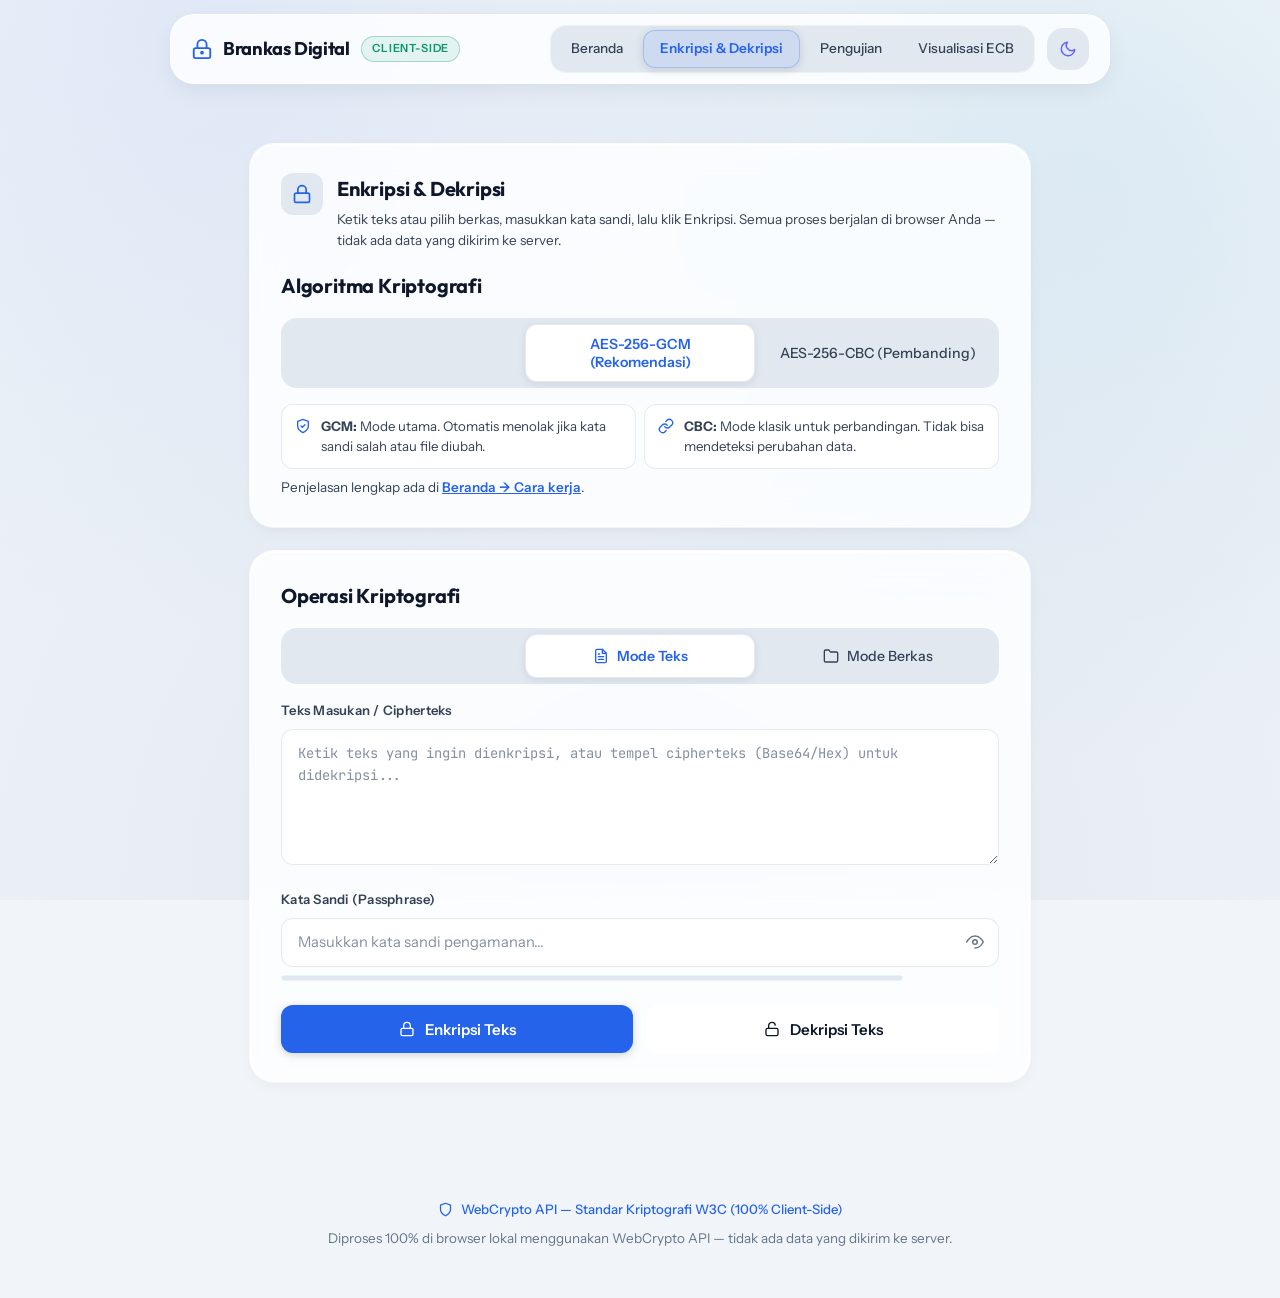
==== commit 6efed805: "Memuat library GSAP via CDN pada halaman Enkripsi dan Pengujian" ====
--- a/enkripsi.html
+++ b/enkripsi.html
@@ -74,6 +74,7 @@
       </div>
       <h2 style="margin-top:18px;">Algoritma Kriptografi</h2>
       <div class="algo-toggle" id="algoToggle">
+        <span class="seg-thumb" aria-hidden="true"></span>
         <button class="algo-btn active" data-algo="AES-GCM" type="button">AES-256-GCM (Rekomendasi)</button>
         <button class="algo-btn" data-algo="AES-CBC" type="button">AES-256-CBC (Pembanding)</button>
       </div>
@@ -94,6 +95,7 @@
     <section class="panel">
       <h2>Operasi Kriptografi</h2>
       <div class="mode-toggle" id="modeToggle">
+        <span class="seg-thumb" aria-hidden="true"></span>
         <button class="mode-btn active" data-mode="text" type="button">
           <svg viewBox="0 0 24 24" width="16" height="16" fill="none" stroke="currentColor" stroke-width="2" stroke-linecap="round" stroke-linejoin="round">
             <path d="M14 2H6a2 2 0 0 0-2 2v16a2 2 0 0 0 2 2h12a2 2 0 0 0 2-2V8z"></path>
@@ -236,6 +238,7 @@
 
 <script src="js/crypto.js"></script>
 <script src="js/main.js"></script>
+<script src="https://cdn.jsdelivr.net/npm/gsap@3.12.5/dist/gsap.min.js"></script>
 <script src="js/ui.js"></script>
 </body>
 </html>
